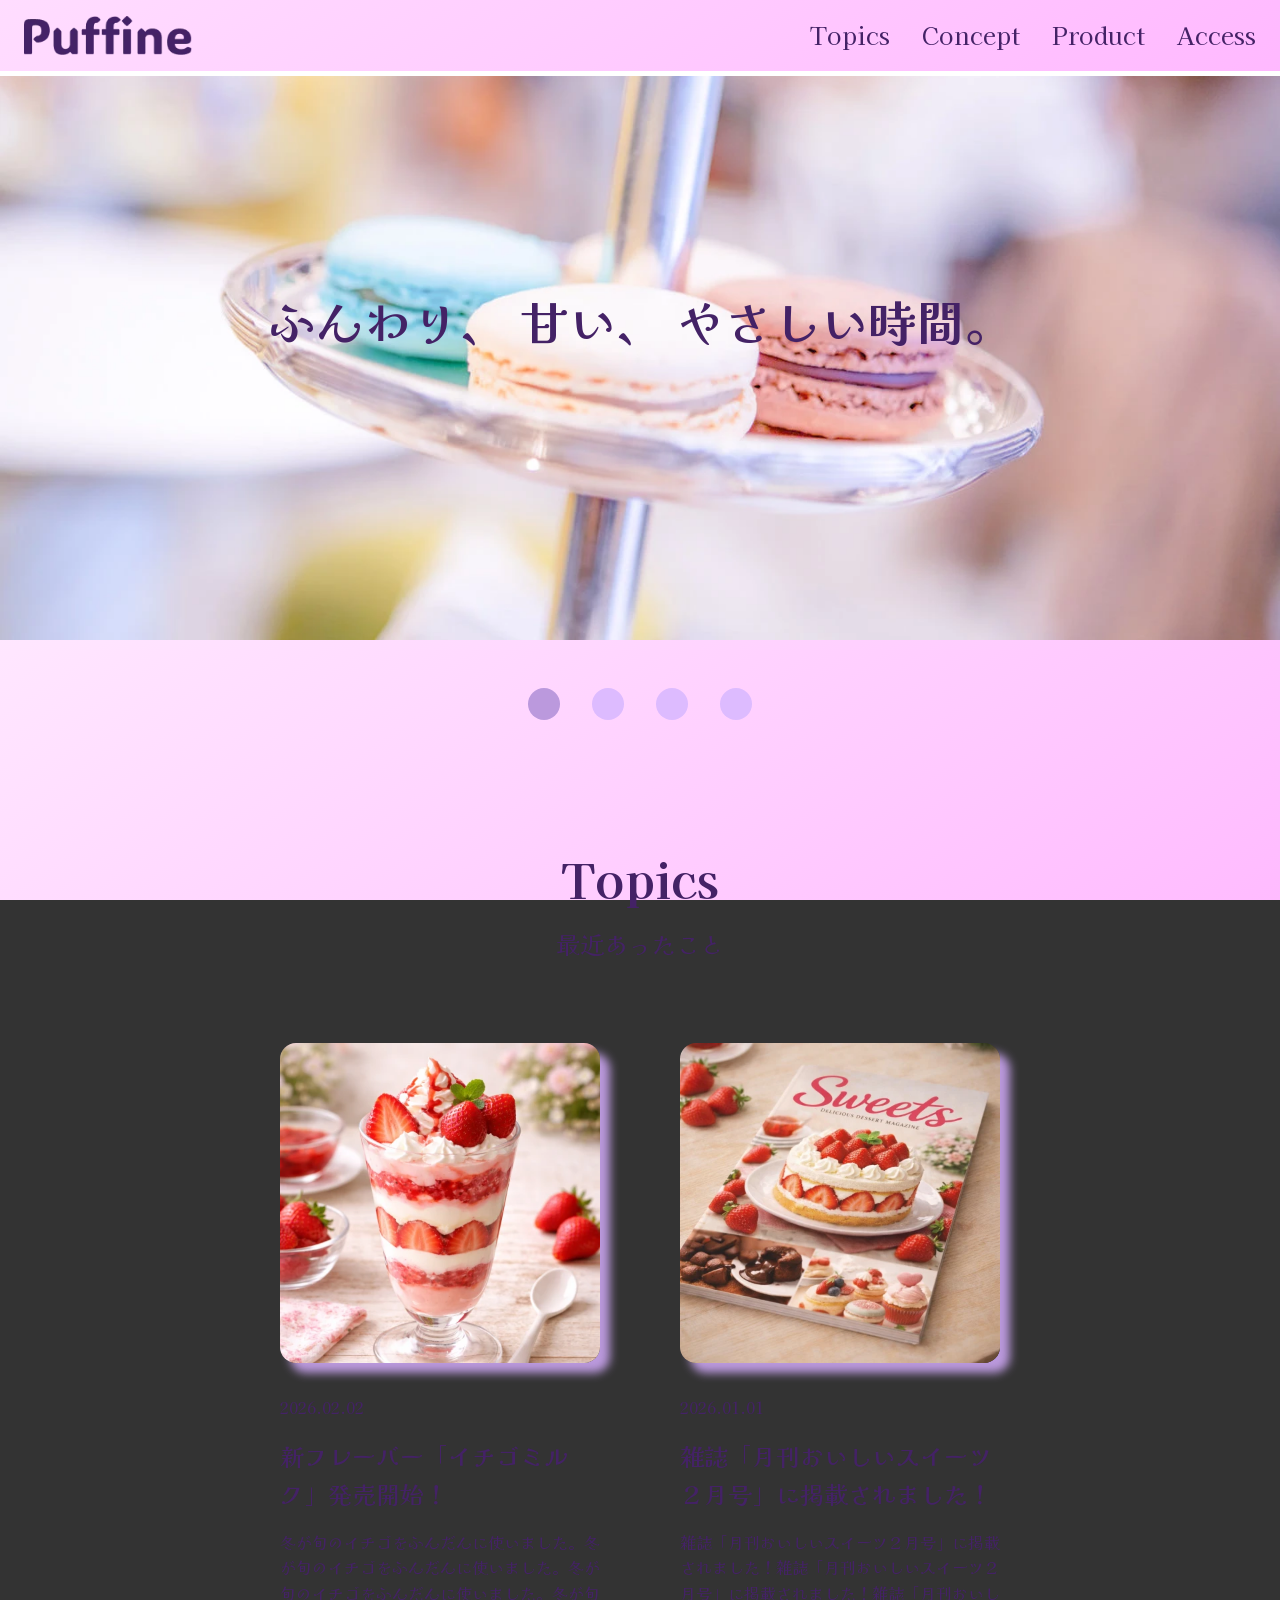
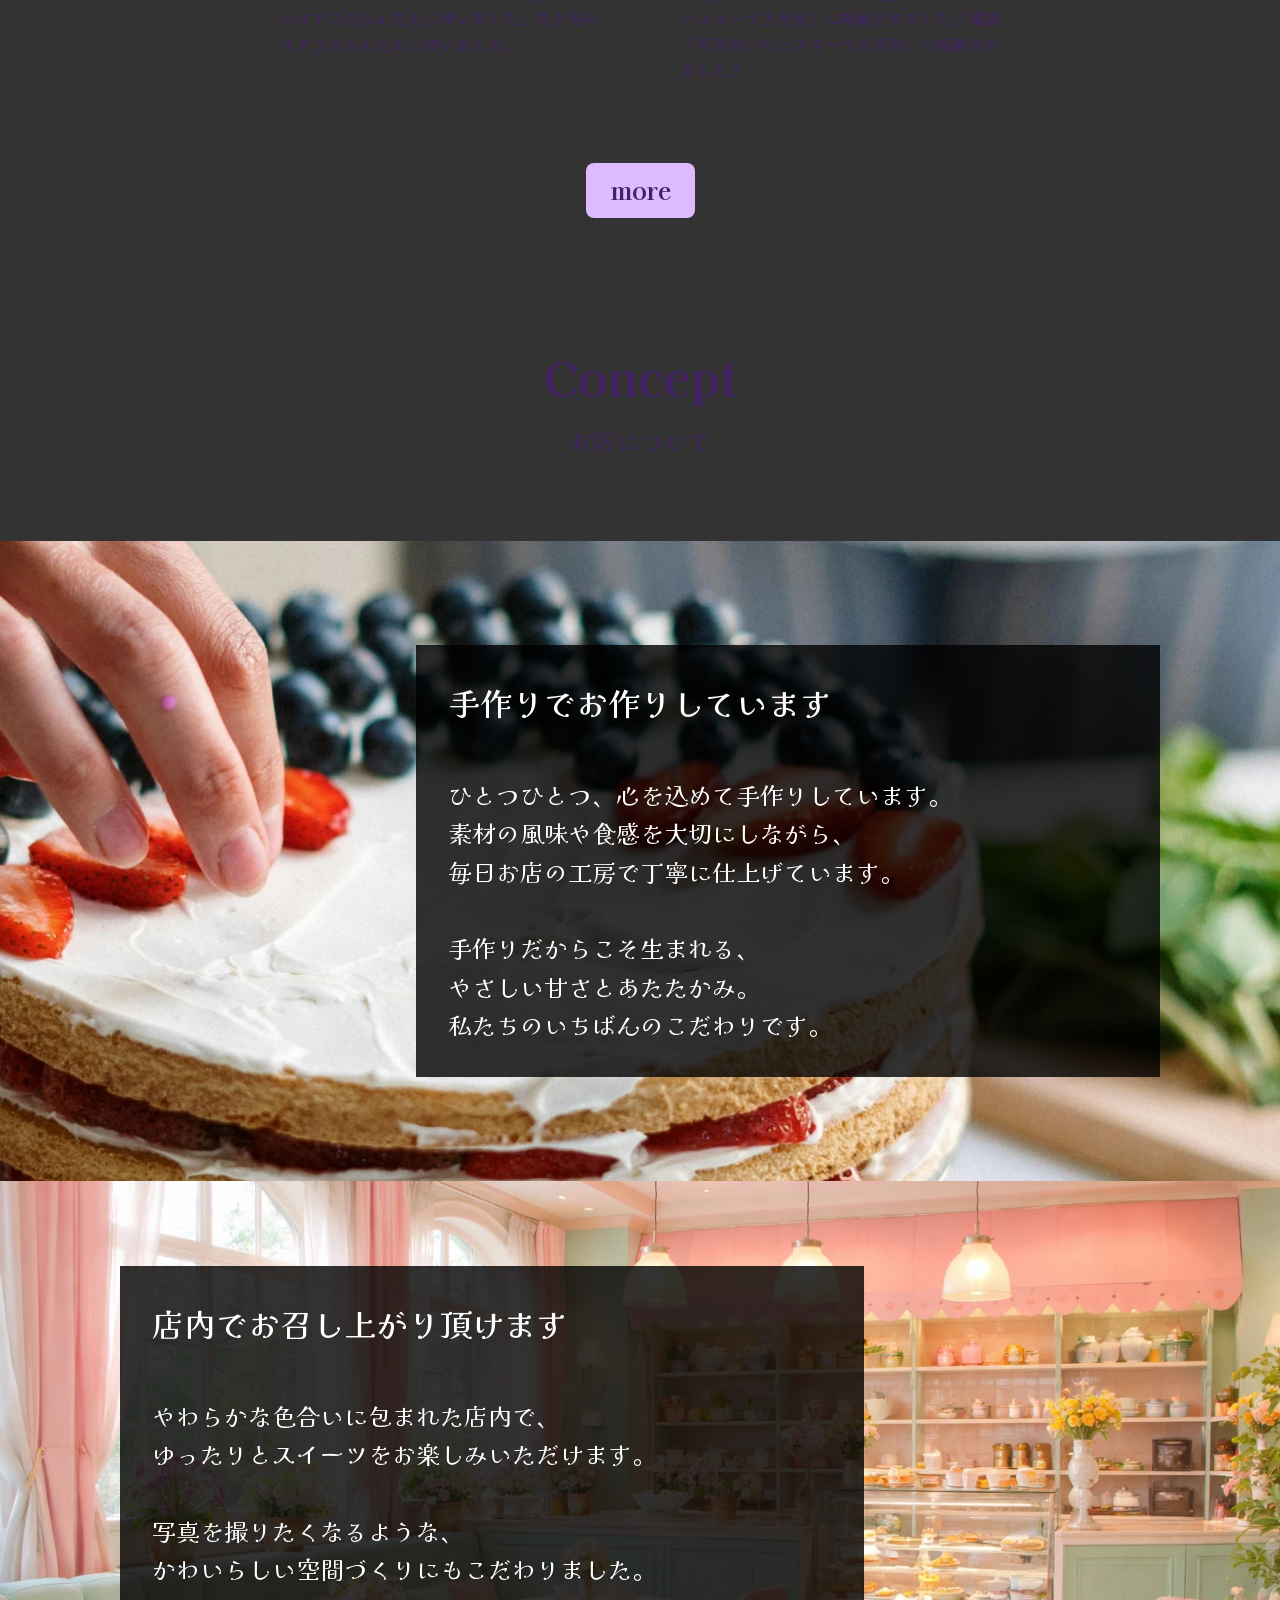
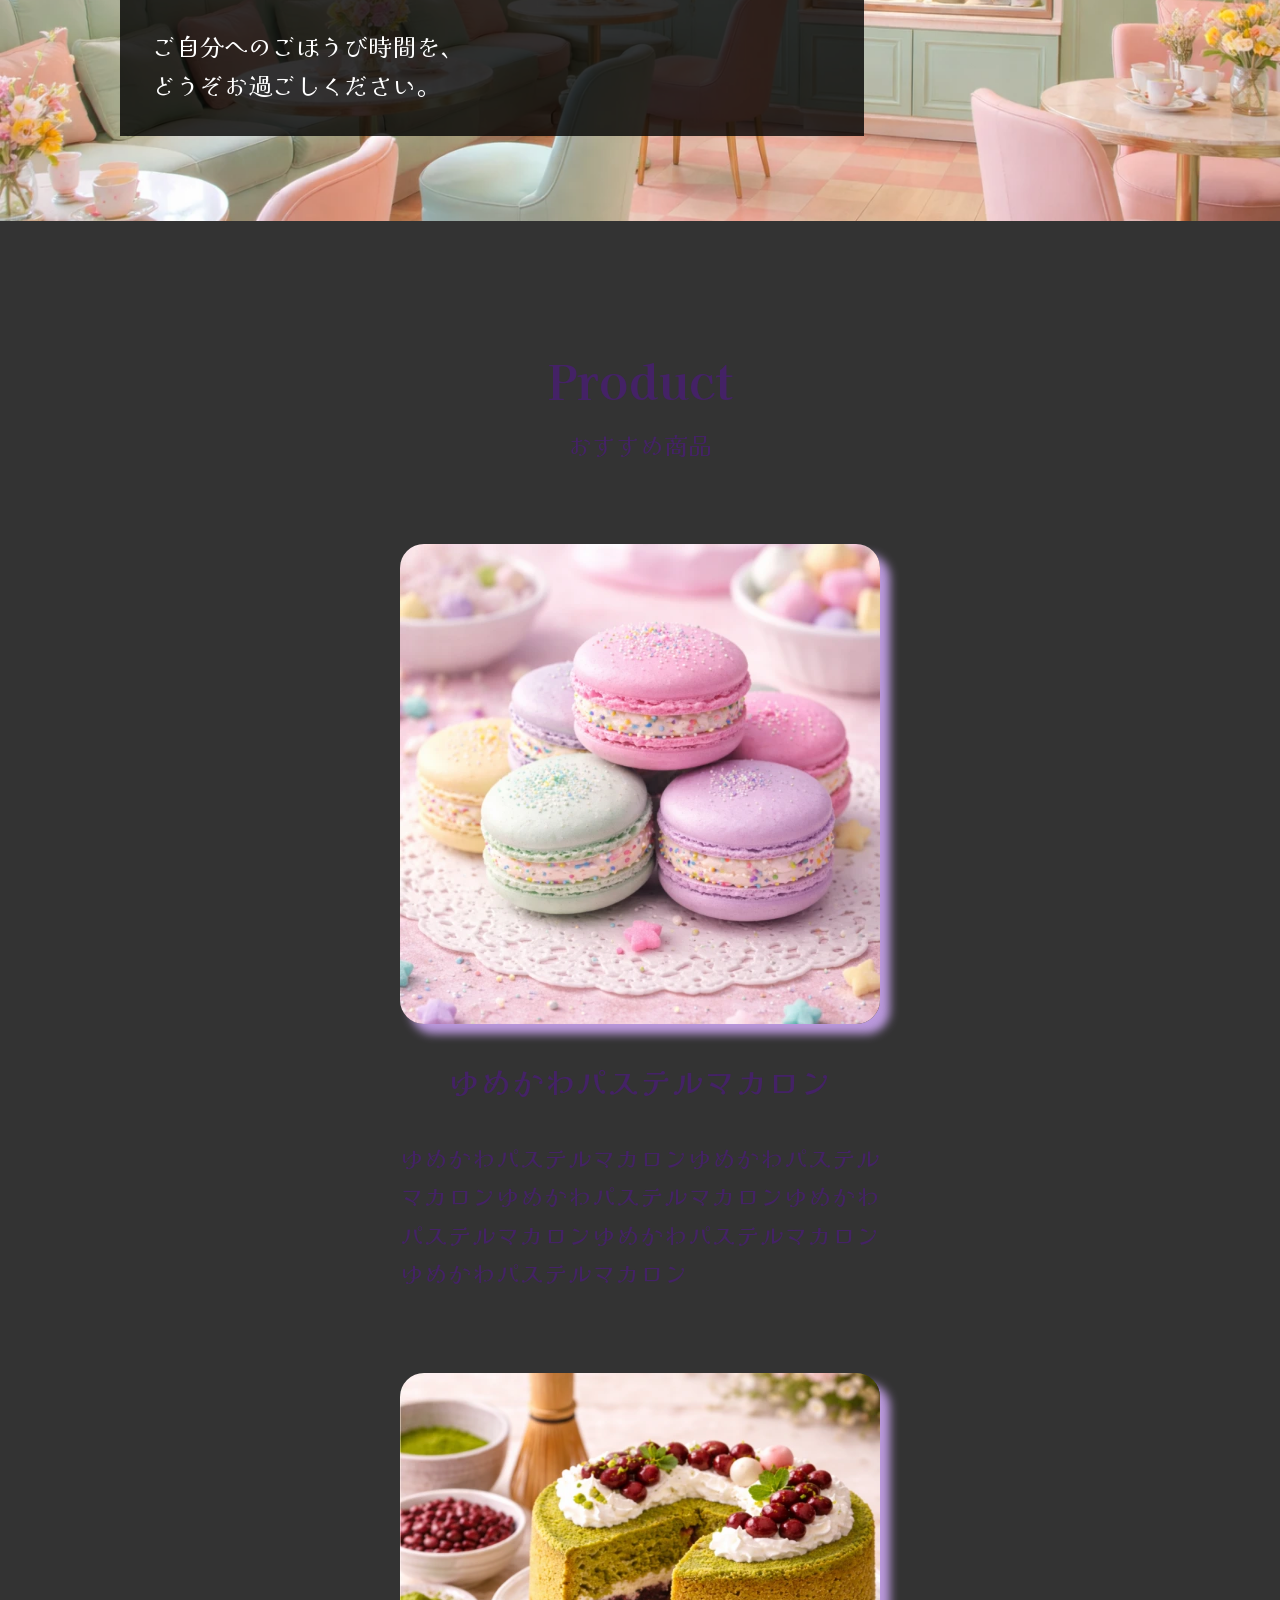
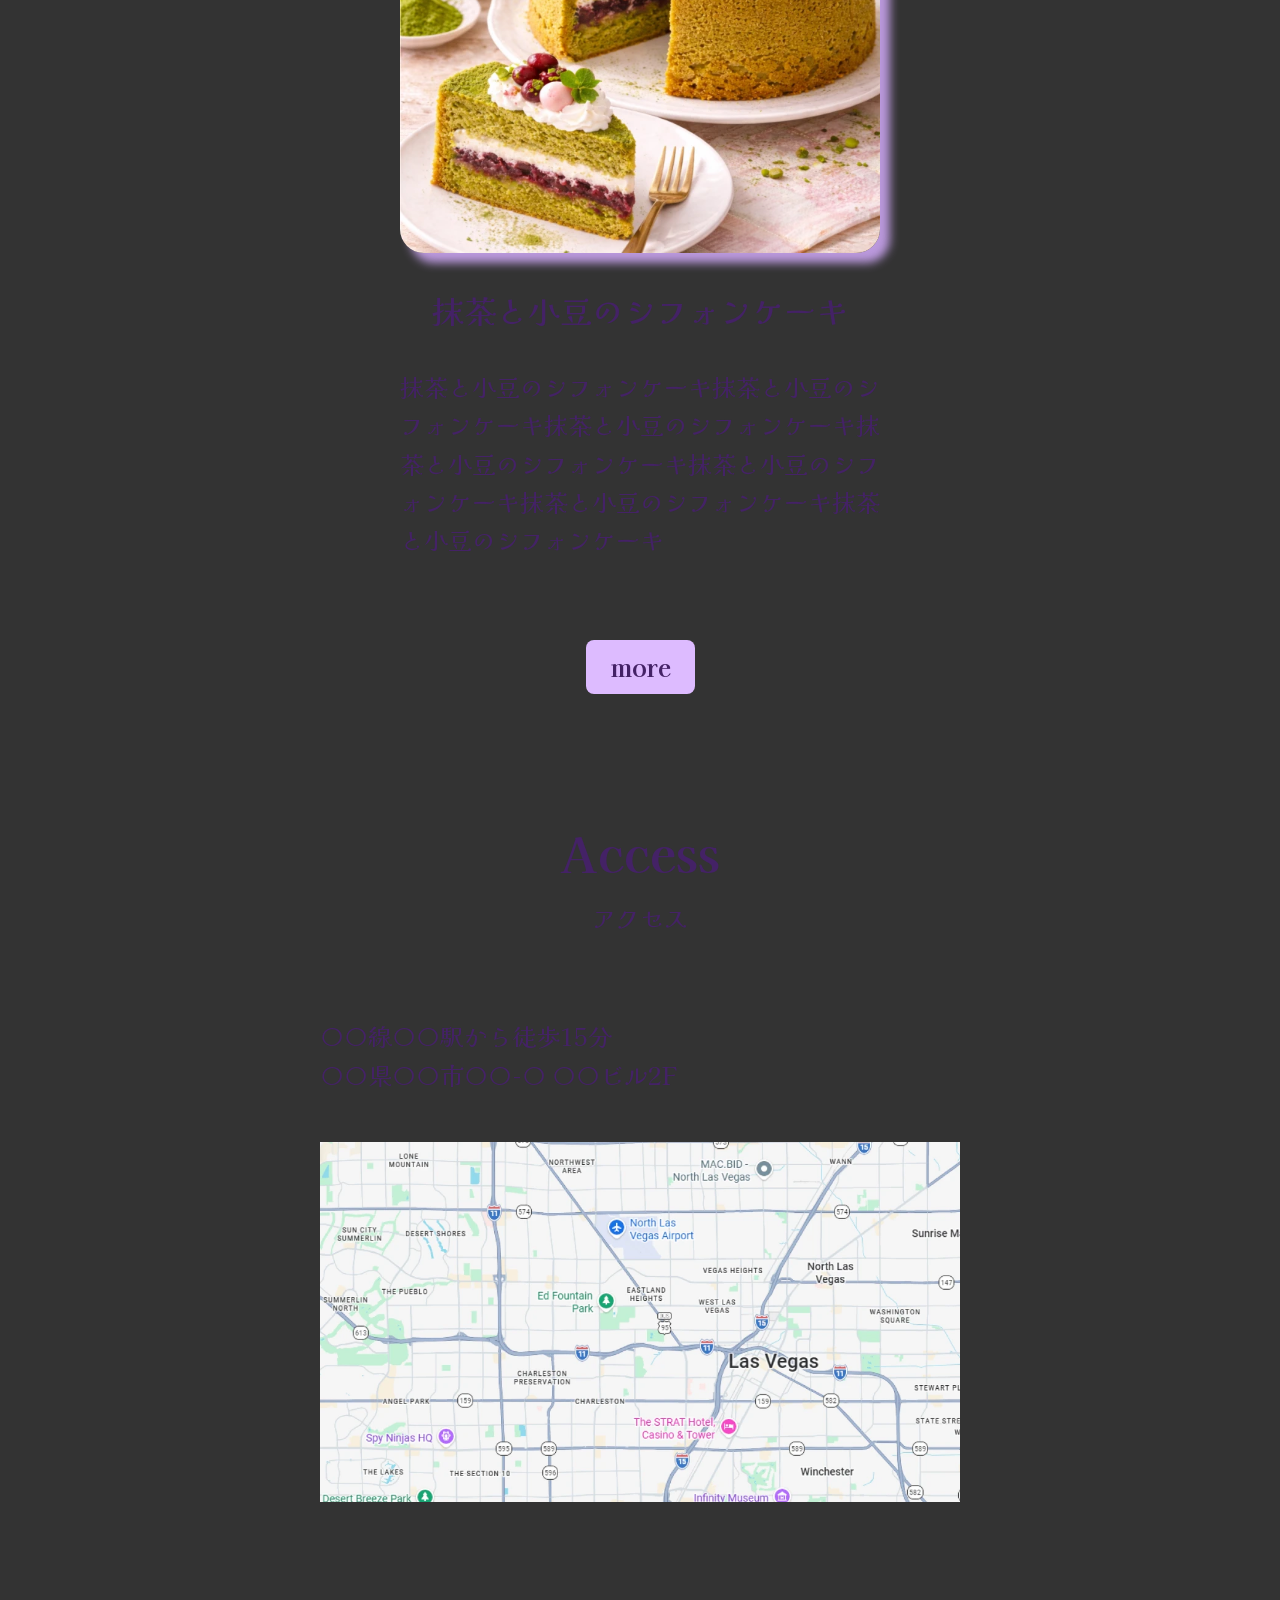
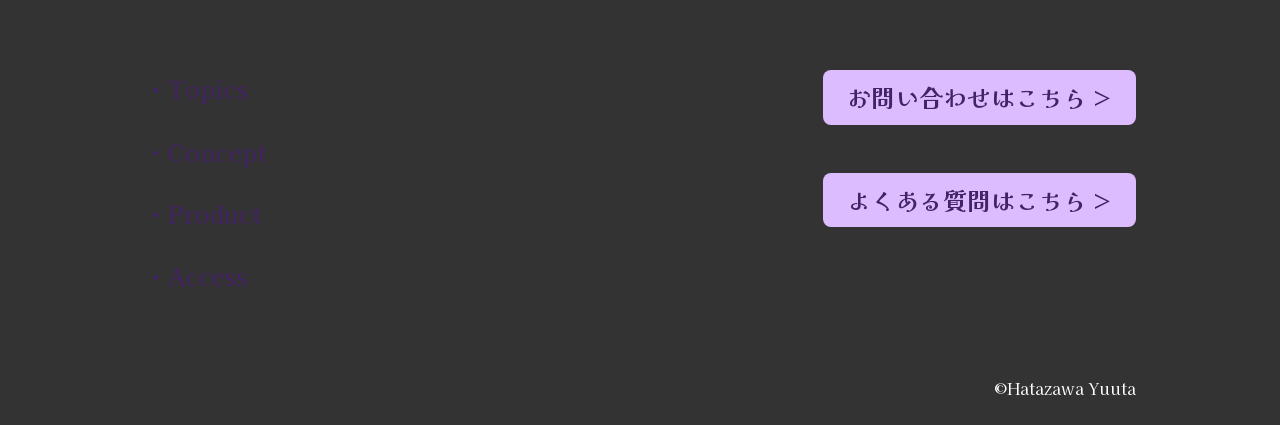
==== puffine/index.html @ 33428ae4 "Add files via upload" ====
<!doctype html>
<html lang="jp">
  <head>
    <meta charset="UTF-8" />
    <meta name="viewport" content="width=device-width, initial-scale=1.0" />
    <title>Puffine</title>
    <link rel="stylesheet" href="css/destyle.css" />
    <link rel="stylesheet" href="css/style.css" />
    <link rel="stylesheet" href="css/aos.css" />
    <link rel="preconnect" href="https://fonts.googleapis.com" />
    <link rel="preconnect" href="https://fonts.gstatic.com" crossorigin />
    <link rel="preconnect" href="https://fonts.googleapis.com" />
    <link rel="preconnect" href="https://fonts.gstatic.com" crossorigin />
    <link
      href="https://fonts.googleapis.com/css2?family=Kaisei+Decol:wght@400;500;700&family=Noto+Serif:ital,wght@0,100..900;1,100..900&display=swap"
      rel="stylesheet"
    />
    <link rel="icon" href="img/favicon_puffine.ico" />
  </head>
  <body id="js-gnav">
    <header>
      <nav>
        <a href="index.html#home"> <img src="img/Puffine.webp" alt="" /></a>
        <ul>
          <a href="index.html#topics"><li>Topics</li></a>
          <a href="index.html#concept"><li>Concept</li></a>
          <a href="index.html#product"><li>Product</li></a>
          <a href="index.html#access"><li>Access</li></a>
        </ul>
        <div class="humwrap" id="js-gnav-button">
          <span class="humbutton">
            <span class="hum02"></span>
            <span class="hum03"></span><span class="hum01"></span>
          </span>
        </div>
      </nav>
    </header>

    <section class="spmenu" id="js-gnav-list">
      <div class="spmenu_outer">
        <ul>
          <li><a href="index.html#topics">Topics</a></li>
          <li><a href="index.html#concept">Concept</a></li>
          <li><a href="index.html#product">Product</a></li>
          <li><a href="index.html#access">Access</a></li>
        </ul>
      </div>
    </section>

    <div class="width01">
      <div class="bggrad">
        <section class="fv" id="home">
          <div class="fv_img">
            <h1>
              ふんわり、
              <div class="spbr_01"><br /></div>
              甘い、
              <div class="spbr_01"><br /></div>
              やさしい時間。
            </h1>
          </div>
        </section>

        <div class="dots_outer">
          <ul class="dots">
            <li></li>
            <li></li>
            <li></li>
            <li></li>
          </ul>
        </div>
        <section class="topics" id="topics">
          <h2>Topics</h2>
          <p class="h2_sub">最近あったこと</p>
          <div class="topics_inner">
            <section class="topics_01">
              <img
                src="img/topics01.webp"
                alt=""
                data-aos="fade-up"
                data-aos-delay="0"
              />
              <p class="topics_date">2026.02.02</p>
              <p class="topics_title">新フレーバー「イチゴミルク」発売開始！</p>
              <p class="topics_txt">
                冬が旬のイチゴをふんだんに使いました。冬が旬のイチゴをふんだんに使いました。冬が旬のイチゴをふんだんに使いました。冬が旬のイチゴをふんだんに使いました。冬が旬のイチゴをふんだんに使いました。
              </p>
            </section>
            <section class="topics_01">
              <img
                class="nodelay"
                src="img/topics02.webp"
                alt=""
                data-aos="fade-up"
              />
              <img
                class="delay"
                src="img/topics02.webp"
                alt=""
                data-aos="fade-up"
                data-aos-delay="300"
              />
              <p class="topics_date">2026.01.01</p>
              <p class="topics_title">
                雑誌「月刊おいしいスイーツ２月号」に掲載されました！
              </p>
              <p class="topics_txt">
                雑誌「月刊おいしいスイーツ２月号」に掲載されました！雑誌「月刊おいしいスイーツ２月号」に掲載されました！雑誌「月刊おいしいスイーツ２月号」に掲載されました！雑誌「月刊おいしいスイーツ２月号」に掲載されました！
              </p>
            </section>
          </div>
          <div class="button_outer"><span class="button_01">more</span></div>
        </section>
        <section class="concept" id="concept">
          <h2>Concept</h2>
          <p class="h2_sub">お店について</p>
          <section class="concept_img_01">
            <div class="concept_outer01">
              <section class="concept_inner_01">
                <p class="concept_title">手作りでお作りしています</p>
                <p class="concept_txt">
                  ひとつひとつ、心を込めて手作りしています。<br />素材の風味や食感を大切にしながら、<br />毎日お店の工房で丁寧に仕上げています。<br /><br />
                  手作りだからこそ生まれる、
                  <br />やさしい甘さとあたたかみ。<br />
                  私たちのいちばんのこだわりです。
                </p>
              </section>
            </div>
          </section>
          <section class="concept_img_02">
            <div class="concept_outer02">
              <section class="concept_inner_01">
                <p class="concept_title">店内でお召し上がり頂けます</p>
                <p class="concept_txt">
                  やわらかな色合いに包まれた店内で、<br />
                  ゆったりとスイーツをお楽しみいただけます。<br /><br />
                  写真を撮りたくなるような、<br />
                  かわいらしい空間づくりにもこだわりました。<br /><br />
                  ご自分へのごほうび時間を、 <br />どうぞお過ごしください。
                </p>
              </section>
            </div>
          </section>
        </section>
        <section class="product" id="product">
          <h2>Product</h2>
          <p class="h2_sub">おすすめ商品</p>
          <section class="product_inner">
            <img src="img/product01.webp" alt="" data-aos="fade-up" />
            <p class="product_title">ゆめかわパステルマカロン</p>
            <p class="product_txt">
              ゆめかわパステルマカロンゆめかわパステルマカロンゆめかわパステルマカロンゆめかわパステルマカロンゆめかわパステルマカロンゆめかわパステルマカロン
            </p>
          </section>
          <section class="product_inner">
            <img src="img/product02.webp" alt="" data-aos="fade-up" />
            <p class="product_title">抹茶と小豆のシフォンケーキ</p>
            <p class="product_txt">
              抹茶と小豆のシフォンケーキ抹茶と小豆のシフォンケーキ抹茶と小豆のシフォンケーキ抹茶と小豆のシフォンケーキ抹茶と小豆のシフォンケーキ抹茶と小豆のシフォンケーキ抹茶と小豆のシフォンケーキ
            </p>
          </section>
          <div class="button_outer"><span class="button_01">more</span></div>
        </section>
        <section class="access" id="access">
          <h2>Access</h2>
          <p class="h2_sub">アクセス</p>
          <section class="access_01">
            <p>〇〇線〇〇駅から徒歩15分</p>
            <p>〇〇県〇〇市〇〇-〇 〇〇ビル2F</p>
            <img src="img/access01.webp" alt="" />
          </section>
        </section>
      </div>
    </div>

    <footer>
      <div class="footer_01">
        <section class="footer_inner">
          <ul>
            <div class="footer_li">
              <a href="index.html#topics"><li>・Topics</li></a>
            </div>
            <div class="footer_li">
              <a href="index.html#concept"><li>・Concept</li></a>
            </div>
            <div class="footer_li">
              <a href="index.html#product"><li>・Product</li></a>
            </div>
            <div class="footer_li">
              <a href="index.html#access"><li>・Access</li></a>
            </div>
          </ul>
          <section class="button_outer">
            <a href="#"
              ><div>
                <span class="button_01">お問い合わせはこちら ></span>
              </div></a
            >
            <div class="button_2nd">
              <span class="button_01">よくある質問はこちら ></span>
            </div>
          </section>
        </section>
        <a href="../index.html"> <p>&copy;Hatazawa Yuuta</p></a>
      </div>
    </footer>

    <script src="js/script.js"></script>
    <script src="js/aos.js"></script>
    <script>
      AOS.init();
    </script>
  </body>
</html>
---- puffine/css/destyle.css ----
/*! destyle.css v4.0.1 | MIT License | https://github.com/nicolas-cusan/destyle.css */

/* Reset box-model and set borders */
/* ============================================ */

*,
::before,
::after {
  box-sizing: border-box;
  border-style: solid;
  border-width: 0;
  min-width: 0;
}

/* Document */
/* ============================================ */

/**
 * 1. Correct the line height in all browsers.
 * 2. Prevent adjustments of font size after orientation changes in iOS.
 * 3. Remove gray overlay on links for iOS.
 */

html {
  line-height: 1.15; /* 1 */
  -webkit-text-size-adjust: 100%; /* 2 */
  -webkit-tap-highlight-color: transparent; /* 3*/
}

/* Sections */
/* ============================================ */

/**
 * Remove the margin in all browsers.
 */

body {
  margin: 0;
}

/**
 * Render the `main` element consistently in IE.
 */

main {
  display: block;
}

/* Vertical rhythm */
/* ============================================ */

p,
table,
blockquote,
address,
pre,
iframe,
form,
figure,
dl {
  margin: 0;
}

/* Headings */
/* ============================================ */

h1,
h2,
h3,
h4,
h5,
h6 {
  font-size: inherit;
  font-weight: inherit;
  margin: 0;
}

/* Lists (enumeration) */
/* ============================================ */

ul,
ol {
  margin: 0;
  padding: 0;
  list-style: none;
}

/* Lists (definition) */
/* ============================================ */

dt {
  font-weight: bold;
}

dd {
  margin-left: 0;
}

/* Grouping content */
/* ============================================ */

/**
 * 1. Add the correct box sizing in Firefox.
 * 2. Show the overflow in Edge and IE.
 */

hr {
  box-sizing: content-box; /* 1 */
  height: 0; /* 1 */
  overflow: visible; /* 2 */
  border-top-width: 1px;
  margin: 0;
  clear: both;
  color: inherit;
}

/**
 * 1. Correct the inheritance and scaling of font size in all browsers.
 * 2. Correct the odd `em` font sizing in all browsers.
 */

pre {
  font-family: monospace, monospace; /* 1 */
  font-size: inherit; /* 2 */
}

address {
  font-style: inherit;
}

/* Text-level semantics */
/* ============================================ */

/**
 * Remove the gray background on active links in IE 10.
 */

a {
  background-color: transparent;
  text-decoration: none;
  color: inherit;
}

/**
 * 1. Remove the bottom border in Chrome 57-
 * 2. Add the correct text decoration in Chrome, Edge, IE, Opera, and Safari.
 */

abbr[title] {
  text-decoration: underline dotted; /* 2 */
}

/**
 * Add the correct font weight in Chrome, Edge, and Safari.
 */

b,
strong {
  font-weight: bolder;
}

/**
 * 1. Correct the inheritance and scaling of font size in all browsers.
 * 2. Correct the odd `em` font sizing in all browsers.
 */

code,
kbd,
samp {
  font-family: monospace, monospace; /* 1 */
  font-size: inherit; /* 2 */
}

/**
 * Add the correct font size in all browsers.
 */

small {
  font-size: 80%;
}

/**
 * Prevent `sub` and `sup` elements from affecting the line height in
 * all browsers.
 */

sub,
sup {
  font-size: 75%;
  line-height: 0;
  position: relative;
  vertical-align: baseline;
}

sub {
  bottom: -0.25em;
}

sup {
  top: -0.5em;
}

/* Replaced content */
/* ============================================ */

/**
 * Prevent vertical alignment issues.
 */

svg,
img,
embed,
object,
iframe {
  vertical-align: bottom;
}

/* Forms */
/* ============================================ */

/**
 * Reset form fields to make them styleable.
 * 1. Make form elements stylable across systems iOS especially.
 * 2. Inherit text-transform from parent.
 */

button,
input,
optgroup,
select,
textarea {
  -webkit-appearance: none; /* 1 */
  appearance: none;
  vertical-align: middle;
  color: inherit;
  font: inherit;
  background: transparent;
  padding: 0;
  margin: 0;
  border-radius: 0;
  text-align: inherit;
  text-transform: inherit; /* 2 */
}

/**
 * Correct cursors for clickable elements.
 */

button,
[type='button'],
[type='reset'],
[type='submit'] {
  cursor: pointer;
}

button:disabled,
[type='button']:disabled,
[type='reset']:disabled,
[type='submit']:disabled {
  cursor: default;
}

/**
 * Improve outlines for Firefox and unify style with input elements & buttons.
 */

:-moz-focusring {
  outline: auto;
}

select:disabled {
  opacity: inherit;
}

/**
 * Remove padding
 */

option {
  padding: 0;
}

/**
 * Reset to invisible
 */

fieldset {
  margin: 0;
  padding: 0;
  min-width: 0;
}

legend {
  padding: 0;
}

/**
 * Add the correct vertical alignment in Chrome, Firefox, and Opera.
 */

progress {
  vertical-align: baseline;
}

/**
 * Remove the default vertical scrollbar in IE 10+.
 */

textarea {
  overflow: auto;
}

/**
 * Correct the cursor style of increment and decrement buttons in Chrome.
 */

[type='number']::-webkit-inner-spin-button,
[type='number']::-webkit-outer-spin-button {
  height: auto;
}

/**
 * Correct the outline style in Safari.
 */

[type='search'] {
  outline-offset: -2px; /* 1 */
}

/**
 * Remove the inner padding in Chrome and Safari on macOS.
 */

[type='search']::-webkit-search-decoration {
  -webkit-appearance: none;
}

/**
 * 1. Correct the inability to style clickable types in iOS and Safari.
 * 2. Fix font inheritance.
 */

::-webkit-file-upload-button {
  -webkit-appearance: button; /* 1 */
  font: inherit; /* 2 */
}

/**
 * Fix appearance for Firefox
 */
[type='number'] {
  -moz-appearance: textfield;
}

/**
 * Clickable labels
 */

label[for] {
  cursor: pointer;
}

/* Interactive */
/* ============================================ */

/*
 * Add the correct display in Edge, IE 10+, and Firefox.
 */

details {
  display: block;
}

/*
 * Add the correct display in all browsers.
 */

summary {
  display: list-item;
}

/*
 * Remove outline for editable content.
 */

[contenteditable]:focus {
  outline: auto;
}

/* Tables */
/* ============================================ */

/**
1. Correct table border color inheritance in all Chrome and Safari.
*/

table {
  border-color: inherit; /* 1 */
  border-collapse: collapse;
}

caption {
  text-align: left;
}

td,
th {
  vertical-align: top;
  padding: 0;
}

th {
  text-align: left;
  font-weight: bold;
}
---- puffine/css/style.css ----
@charset "UTF-8";
* {
  box-sizing: border-box;
  margin: 0;
  padding: 0;
}
html {
  font-size: 62.5%;
  scroll-behavior: smooth;
}
body {
  font-family: 'Kaisei Decol', 'Noto+Serif', serif;
  font-optical-sizing: auto;

  background: #333;
  color: #426;
  line-height: 1.6;
  min-width: 1040px;
}

@media (width<=768px) {
  body {
    min-width: auto;
  }
}

/* 汎用 */

h1 {
  font-size: 4.8rem;
  font-weight: 700;
  white-space: nowrap;
}

h2 {
  font-size: 4.8rem;
  font-weight: 700;
  text-align: center;
}

.h2_sub {
  font-size: 2.4rem;
  margin-top: 8px;
  text-align: center;
}

/* .width01 { */
/* width: 1440px; */
/* margin: 0 auto; */
/* background-image: linear-gradient(145deg, #fdf, #dbf); */
/* } */

.bggrad {
  background-image: linear-gradient(145deg, #fff, #fbf);
  background-attachment: fixed;
  background-size: cover;
}

.button_01 {
  margin: 0 auto;
  font-weight: 700;
  font-size: 2.4rem;
  padding: 8px 24px;
  background: #dbf;
  border-radius: 8px;
  display: inline-block;
}

.button_outer {
  display: flex;
}

.spbr_01 {
  display: none;
}

.nodelay {
  display: none;
}

/* 汎用sp */

@media (width<=768px) {
  .bggrad {
    width: 100%;
  }
  .width01 {
    width: 100%;
  }
  h1 {
    font-size: 3.2rem;
    text-align: center;
  }
  .spbr_01 {
    display: initial;
  }
  h2 {
    font-size: 2.4rem;
  }

  .h2_sub {
    font-size: 1.6rem;
  }
  .button_01 {
    font-size: 1.6rem;
    padding: 8px 24px;
  }

  .nodelay {
    display: inline;
  }
  .delay {
    display: none;
  }
}

/* ヘッダー */
header {
  /* background: #fdf; */
  background-image: linear-gradient(145deg, #fdf, #f9f);
  background-attachment: fixed;
  background-size: cover;
  position: fixed;
  width: 100%;
  border-bottom: #fff solid 5px;
  z-index: 1;
  /* border-radius: 0 0 5px 5px; */
}
header nav ul li {
  font-size: 2.4rem;
  margin-left: 32px;
  /* margin: auto 0 100px 32px; */
  /* padding: auto 0; */
}

header nav ul {
  display: flex;
}

header nav {
  padding: 16px 24px;
  display: flex;
  justify-content: space-between;
  max-width: 1440px;
  min-width: 1040px;
  margin: auto;
}

header img {
  width: 168px;
}

/* ヘッダーsp */
@media (width<=768px) {
  header nav ul {
    display: none;
  }
  header nav {
    padding: 16px 16px;
    max-width: none;
    min-width: auto;
    width: 100%;
    /* justify-content: normal; */
  }
  header img {
    width: 136px;
  }
}

/* fv */

.fv_img {
  background: url('../img/fv.webp') no-repeat;
  background-size: cover;
  background-position: center;
  /* width: 1440px; */
  height: 640px;
  display: grid;
  place-items: center;
  max-width: 1440px;
  margin: 0 auto;
}

.dots_outer {
  padding-top: 48px;
  display: flex;
}
.dots {
  padding: 0;
  margin: 0 auto;
  display: flex; /* 横並び */
  gap: 32px; /* 丸の間隔 */
}

.dots li {
  width: 32px;
  height: 32px;
  border-radius: 50%; /* 円にする */
}

/* 1個ずつ色を変える */
.dots li:nth-child(1) {
  background: #b9d;
}
.dots li:nth-child(2) {
  background: #dbf;
}
.dots li:nth-child(3) {
  background: #dbf;
}
.dots li:nth-child(4) {
  background: #dbf;
}

/* sp */
@media (width<=768px) {
  .fv {
    width: 100%;
    height: auto;
    padding-top: 64px;
  }
  .fv_img {
    max-width: none;
    width: 100%;
    height: 320px;
  }
  .dots_outer {
    padding-top: 24px;
  }
  .dots {
    gap: 24px; /* 丸の間隔 */
  }

  .dots li {
    width: 16px;
    height: 16px;
    border-radius: 50%; /* 円にする */
  }
}

/* topics */
.topics {
  padding-top: 120px;
  width: 720px;
  margin: 0 auto;
}

.topics_inner {
  margin: 80px 0;
  display: flex;
  justify-content: space-between;
}

.topics_01 {
  width: 320px;
}

.topics_date {
  font-size: 1.6rem;
  margin-top: 32px;
}

.topics_title {
  font-size: 2.4rem;
  margin-top: 16px;
  font-weight: 500;
}
.topics_txt {
  font-size: 1.6rem;
  margin-top: 16px;
}

.topics img {
  width: 320px;
  box-shadow: 10px 10px 10px #b9d;
  border-radius: 5%;
}
/* sp */
@media (width<=768px) {
  .topics {
    padding-top: 72px;
    width: 100%;
  }

  .topics_inner {
    margin: 24px 0;
    display: initial;
  }

  .topics_01 {
    width: 80%;
    margin: 0 auto;
    margin-top: 48px;
    margin-bottom: 48px;
    max-width: 320px;
  }

  .topics_date {
    font-size: 1.4rem;
    margin-top: 32px;
  }

  .topics_title {
    font-size: 1.6rem;
    margin-top: 16px;
    font-weight: 500;
  }
  .topics_txt {
    font-size: 1.4rem;
    margin-top: 16px;
  }

  .topics img {
    box-shadow: 5px 5px 5px #b9d;
    width: 100%;
  }
}
/* コンセプト */

.concept {
  padding-top: 120px;
}

.concept_img_01 {
  background: url('../img/concept01.webp') no-repeat;
  background-size: cover;
  /* width: 1440px; */
  height: 640px;
  /* padding-top: 120px; */
  /* padding-left: 496px; */
  margin-top: 80px;
  margin: 80px auto 0;
  max-width: 1440px;
  display: flex;
}

.concept_outer01 {
  width: 1040px;
  margin: 0 auto;
  padding-top: 104px;
  /* padding-left: 496px; */
  /* justify-content: right; */
}
.concept_outer02 {
  width: 1040px;
  margin: 0 auto;
  padding-top: 85px;
  /* padding-left: 496px; */
  /* justify-content: right; */
}

.concept_inner_01 {
  background: #000c;
  width: 744px;
  padding: 32px 0;
  margin: 0 0 0 auto;
}

.concept_outer02 .concept_inner_01 {
  margin: 0 auto 0 0;
}

.concept_title {
  color: #fff;
  font-size: 3.2rem;
  width: 680px;
  margin: 0 auto;
  font-weight: 500;
}

.concept_txt {
  color: #fff;
  font-size: 2.4rem;
  width: 680px;
  margin: 48px auto 0;
}

.concept_img_02 {
  background: url('../img/concept02.webp') no-repeat;
  background-size: cover;
  /* max-width: 1440px; */
  height: 640px;
  /* padding-top: 90px; */
  /* padding-left: 200px; */
  margin: 0 auto;
  max-width: 1440px;
  display: flex;
}
/* sp */
@media (width<=768px) {
  .concept {
    padding-top: 72px;
  }

  .concept_img_01 {
    height: auto;
    margin: 48px auto 0;
    max-width: auto;
    width: 100%;
    height: auto;
  }

  .concept_outer01 {
    width: auto;
    padding: 24px 16px;
  }
  .concept_outer02 {
    width: auto;
    padding: 24px 16px;
  }

  .concept_inner_01 {
    width: 100%;
    padding: 16px;
  }

  .concept_title {
    font-size: 2.4rem;
    width: 100%;
  }

  .concept_txt {
    font-size: 1.6rem;
    width: 100%;
    margin: 24px auto 0;
  }

  .concept_img_02 {
    height: auto;
    max-width: auto;
    width: 100%;
    height: auto;
  }
}
/* プロダクト */

.product {
  padding-top: 120px;
  width: 100%;
}
.product_inner {
  width: 480px;
  margin: 80px auto;
}
.product_title {
  font-size: 3.2rem;
  margin-top: 32px;
  text-align: center;
  font-weight: 500;
}

.product_txt {
  font-size: 2.4rem;
  margin-top: 32px;
}

.product img {
  box-shadow: 10px 10px 10px #b9d;
  border-radius: 5%;
  width: 480px;
}
/* sp */
@media (width<=768px) {
  .product {
    padding-top: 72px;
  }
  .product_inner {
    width: 80%;
    margin: 48px auto;
    max-width: 320px;
  }
  .product_title {
    font-size: 1.6rem;
    margin-top: 40px;
  }

  .product_txt {
    font-size: 1.4rem;
    margin-top: 16px;
  }

  .product img {
    box-shadow: 5px 5px 5px #b9d;
    width: 100%;
  }
}
/* アクセス */
.access {
  width: 100%;
  padding-top: 120px;
  padding-bottom: 120px;
}
.access_01 {
  margin: 80px auto 0;
  width: 640px;
}

.access_01 p {
  font-size: 2.4rem;
}

.access img {
  margin-top: 48px;
  width: 640px;
}
/* sp */
@media (width<=768px) {
  .access {
    padding-top: 72px;
    padding-bottom: 72px;
  }
  .access_01 {
    margin: 48px auto 0;
    width: 80%;
  }

  .access_01 p {
    font-size: 1.6rem;
  }

  .access img {
    margin-top: 24px;
    width: 100%;
  }
}
/* フッター */

footer {
  width: 100%;
  /* background: #b9d; */
  background-image: linear-gradient(145deg, #dbf, #b9d);
  background-attachment: fixed;
  background-size: cover;
  /* display: flex; */
}

.footer_01 {
  /* max-width: 1440px; */
  width: 1040px;
  margin: 0 auto;
  padding: 48px 24px 24px;
}

.footer_li {
  font-size: 2.4rem;
  margin-top: 24px;
}

.footer_li:first-child {
  margin-top: 0;
}

.footer_inner {
  display: flex;
  justify-content: space-between;
  margin-bottom: 80px;
}

footer .button_outer {
  display: block;
  /* margin-left: 480px; */
}
footer p {
  color: #fff;
  font-size: 1.6rem;
  text-align: right;
}
.button_2nd {
  margin-top: 48px;
}
/* sp */
@media (width<=768px) {
  footer {
    width: 100%;
    /* background: #b9d; */
    background-image: linear-gradient(145deg, #dbf, #b9d);
    background-attachment: fixed;
    background-size: cover;
    /* display: flex; */
  }

  .footer_01 {
    width: 100%;
    padding: 32px 16px 16px;
  }

  .footer_li {
    display: none;
  }

  .footer_inner {
    margin-bottom: 32px;
  }

  footer .button_outer {
    margin: 0 auto;
  }
  footer p {
    color: #fff;
    font-size: 1.4rem;
    text-align: right;
  }
  .button_2nd {
    margin-top: 24px;
  }
}

/* ハンバーガーメニュー */
.humwrap {
  position: relative;
  display: block;
  /* margin-right: -45vw; */
  width: 38px;
  height: 30px;
  cursor: pointer;
  display: none;
}

@media (width<=768px) {
  .humwrap {
    display: block;
  }
}
.hum01 {
  width: 38px;
  height: 4px;
  position: absolute;
  transition: all 0.5s;
  background: #426;
  border: #426 2px solid;
}

.hum02 {
  width: 34px;
  height: 4px;
  transition: all 0.5s;
  position: absolute;
  top: 13px;
  left: 2px;
  /* background: #57f; */
  border: #426 2px solid;
  background: #426;
}

.hum03 {
  width: 38px;
  height: 4px;
  transition: all 0.5s;
  position: absolute;
  top: 26px;
  /* background: #57f; */
  border: #426 2px solid;
  background: #426;
}
/* 各種isopenで動かす */
.is-open .hum01 {
  /* transform: rotate(45deg); */
  /* top: 7px; */
  left: 20px;
  width: 10px;
  height: 10px;
  background-color: #f33;
  border: none;
  border-radius: 5px 5px 1px 1px;
}

.is-open .hum02 {
  /* transform: rotate(45deg); */
  top: 6px;
  left: 0px;
  width: 38px;
  height: 9px;
  background-color: #ffd;
  border: none;
  border-radius: 9px 2px 0 0;
}

.is-open .hum03 {
  /* transform: rotate(45deg); */
  top: 15px;
  /* left: 30px; */
  width: 38px;
  height: 15px;
  background-color: #ff3;
  border: none;
  border-radius: 0 0 2px 2px;
}

/* spメニュー */

.spmenu {
  display: none;
  position: fixed;
  font-size: 2.4rem;
  top: 0;
  right: 0;
  bottom: 0;
  left: 0;
  justify-content: center;
  text-align: center;
  background: #fdfd;
  margin-top: 64px;
  font-weight: 700;
}

.spmenu li {
  margin-top: 24px;
}

.is-open .spmenu {
  display: flex;
}
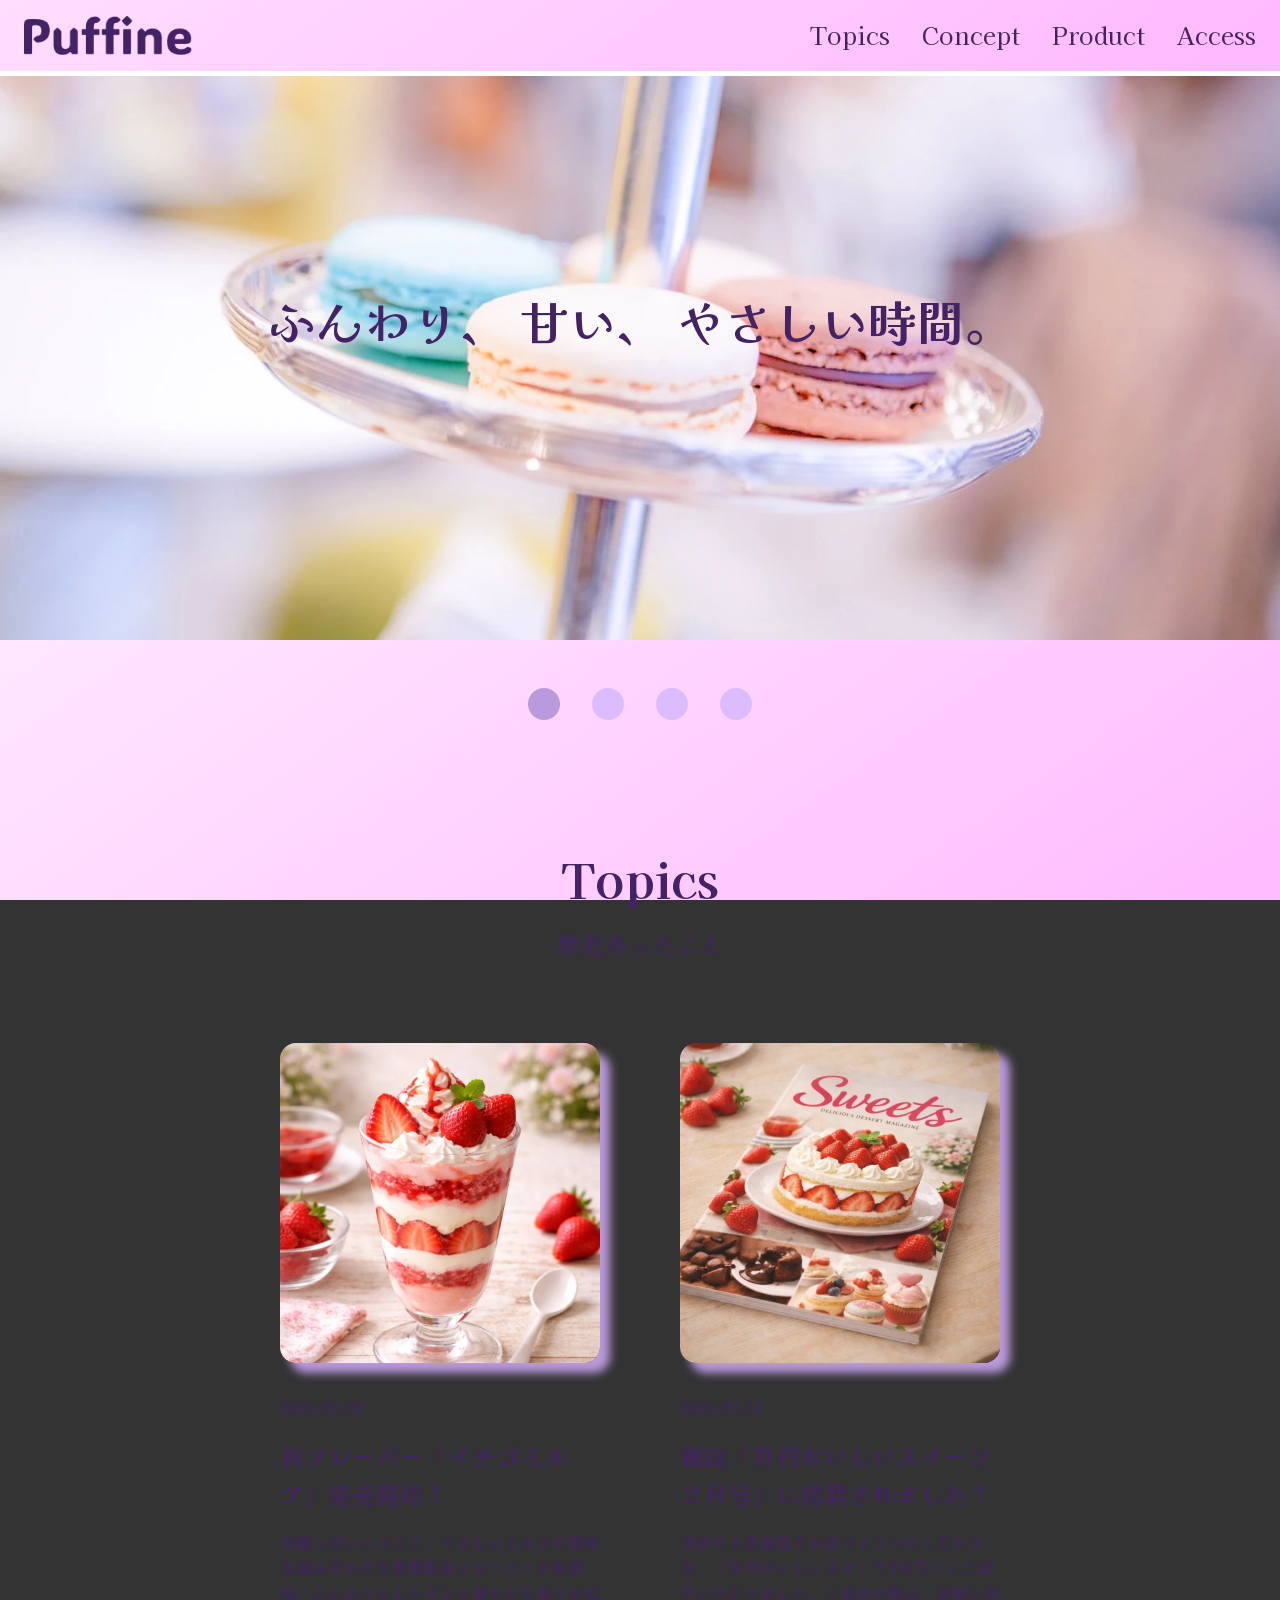
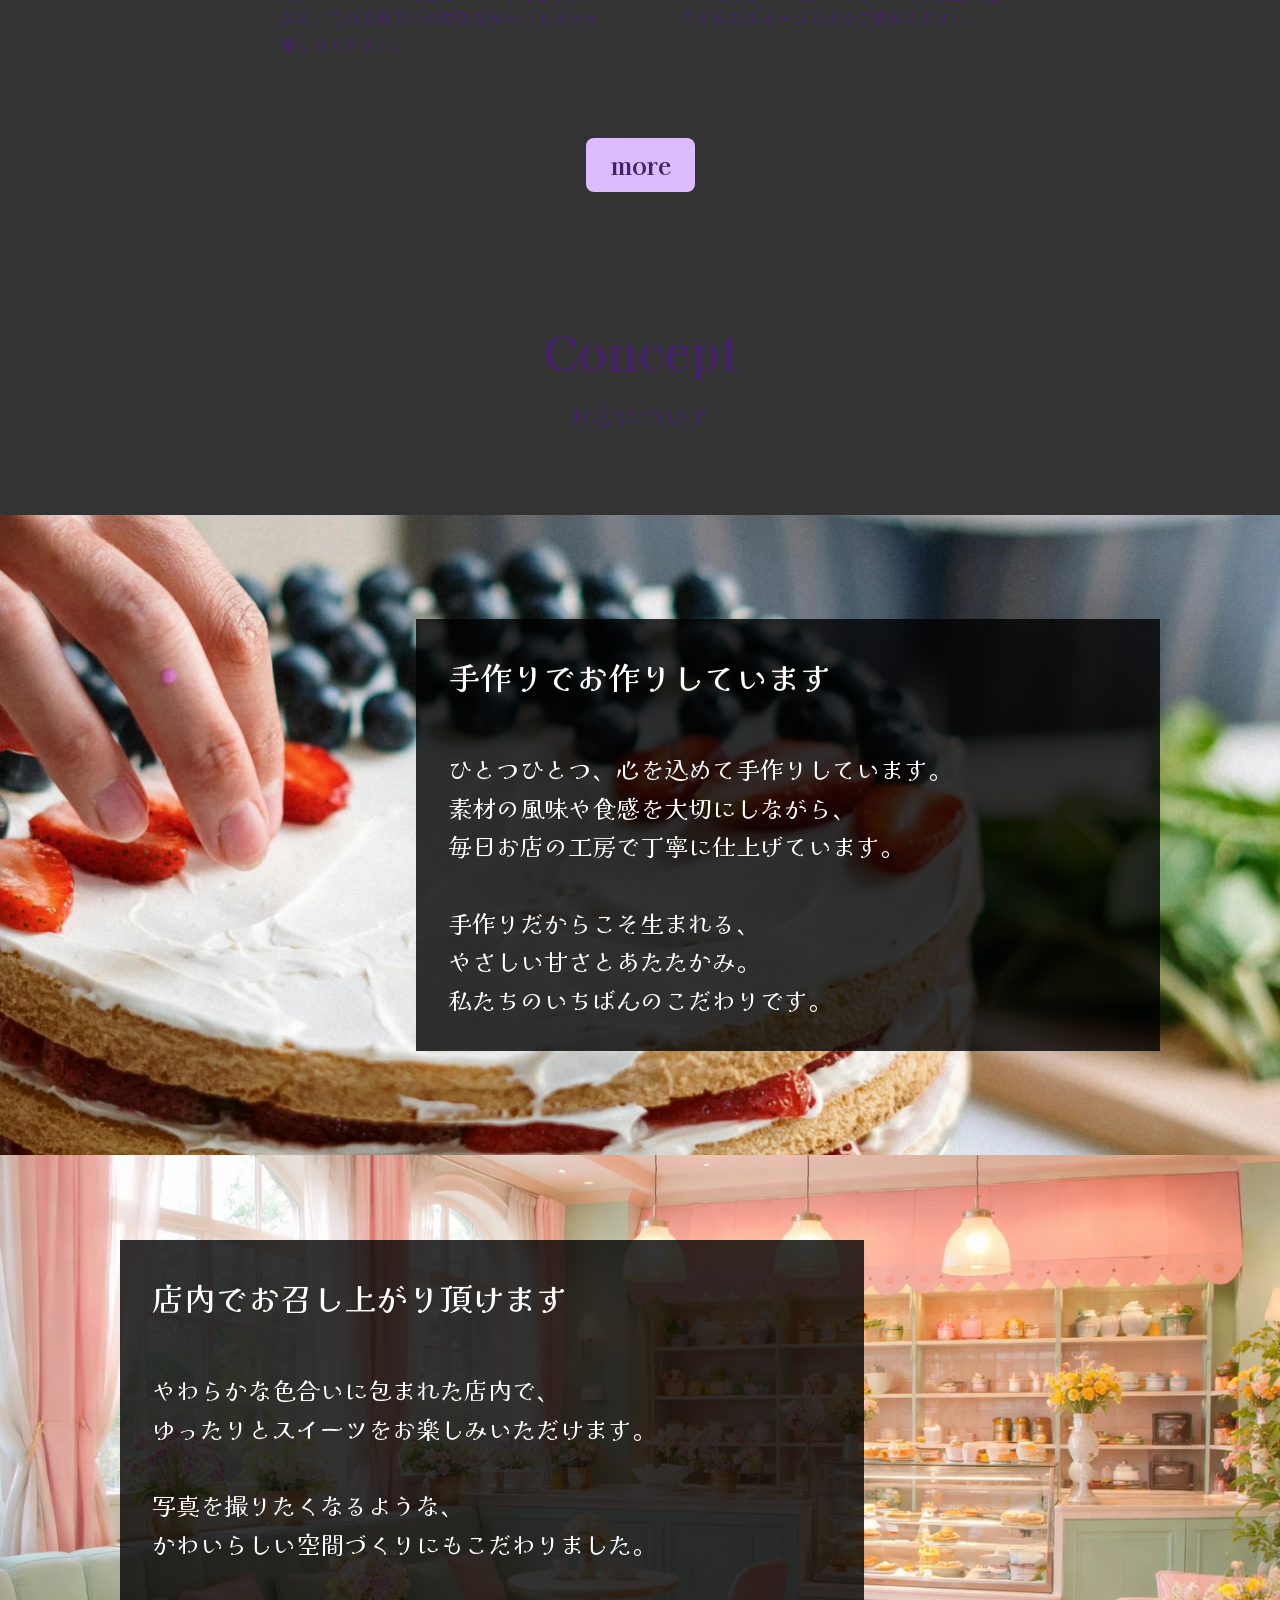
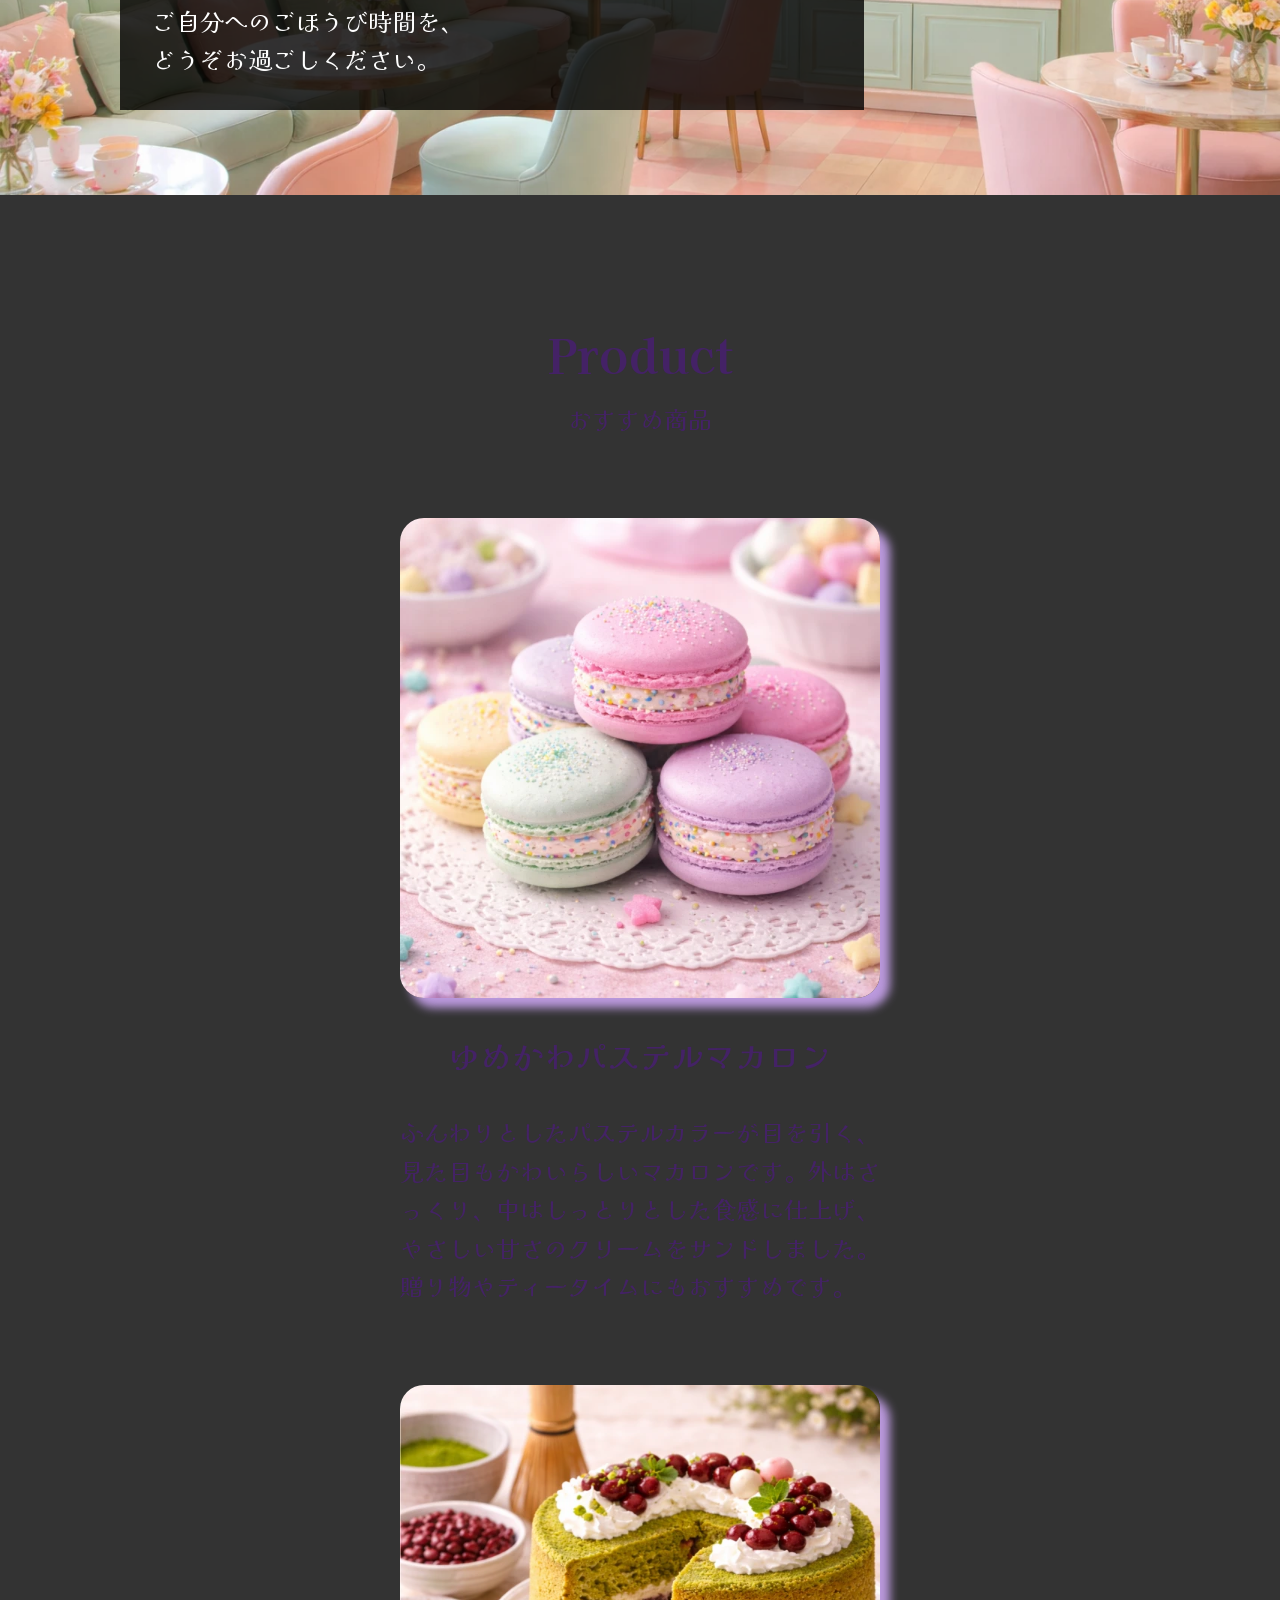
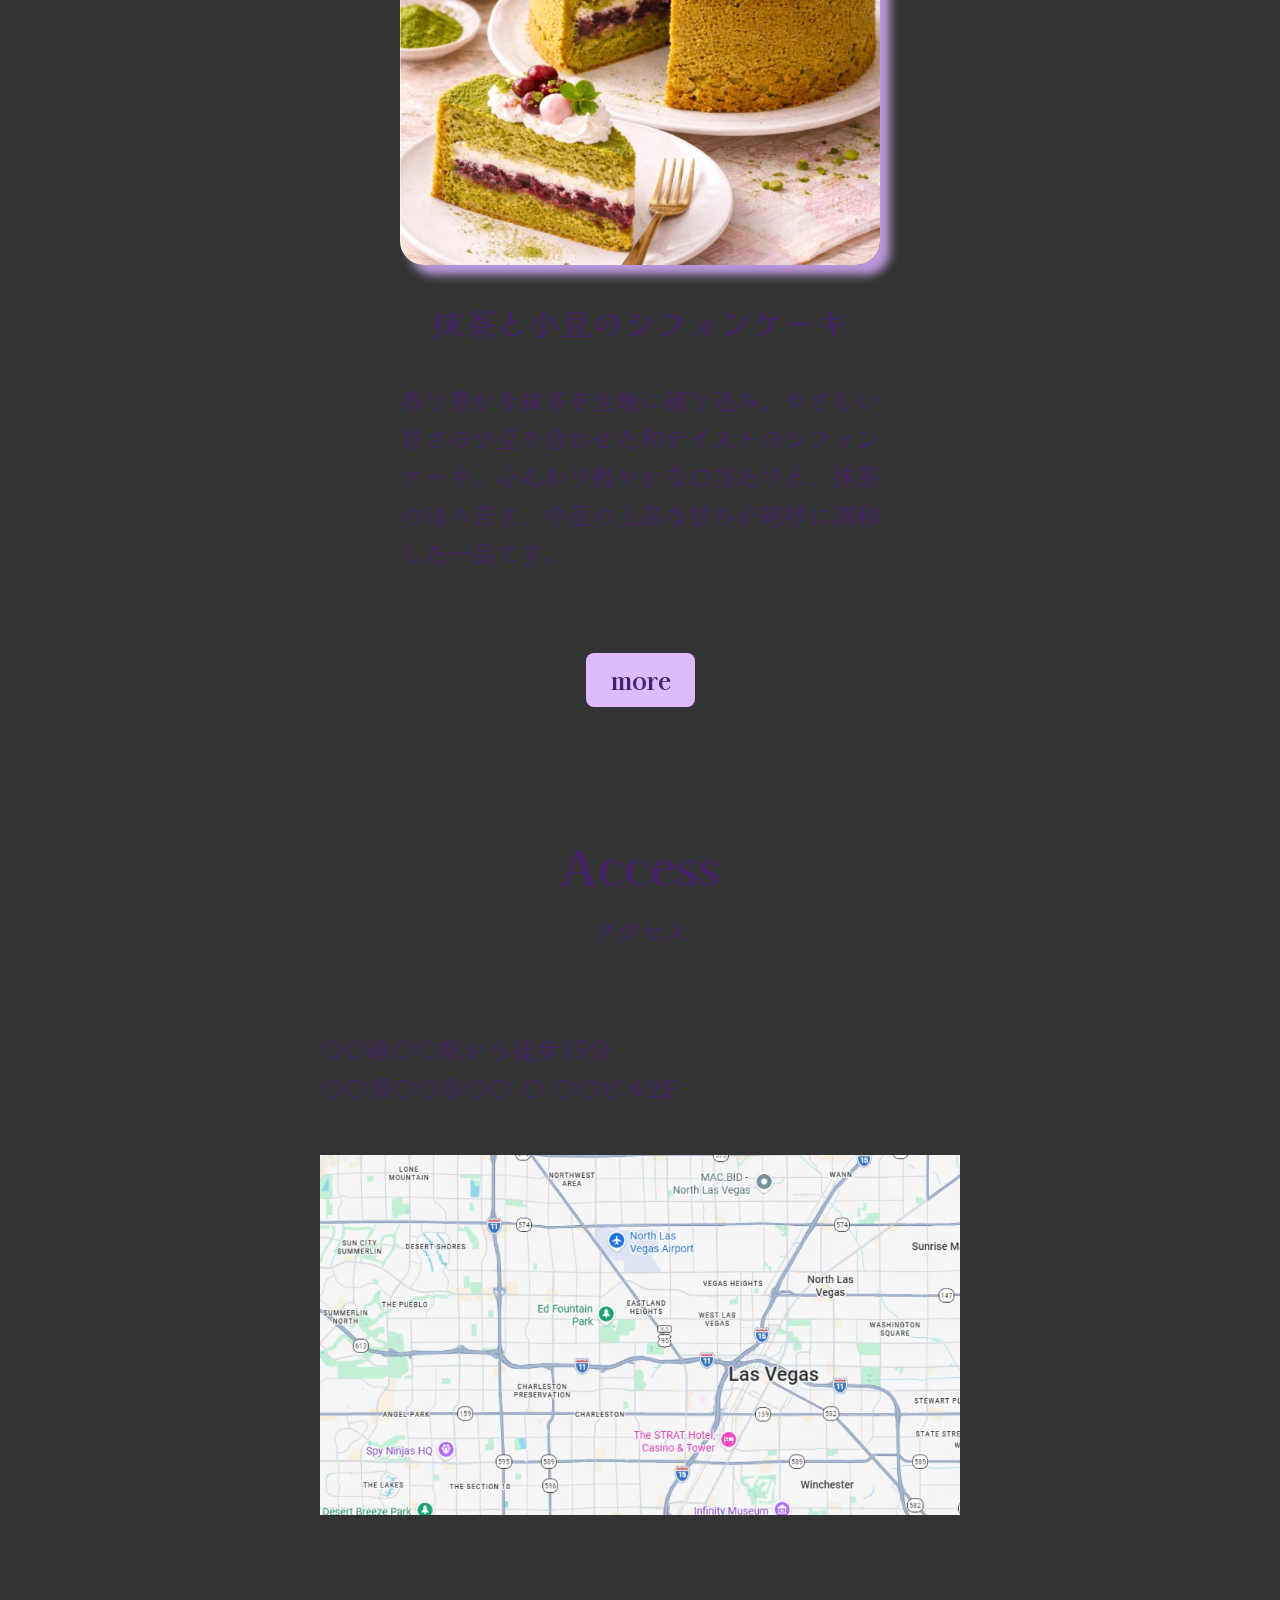
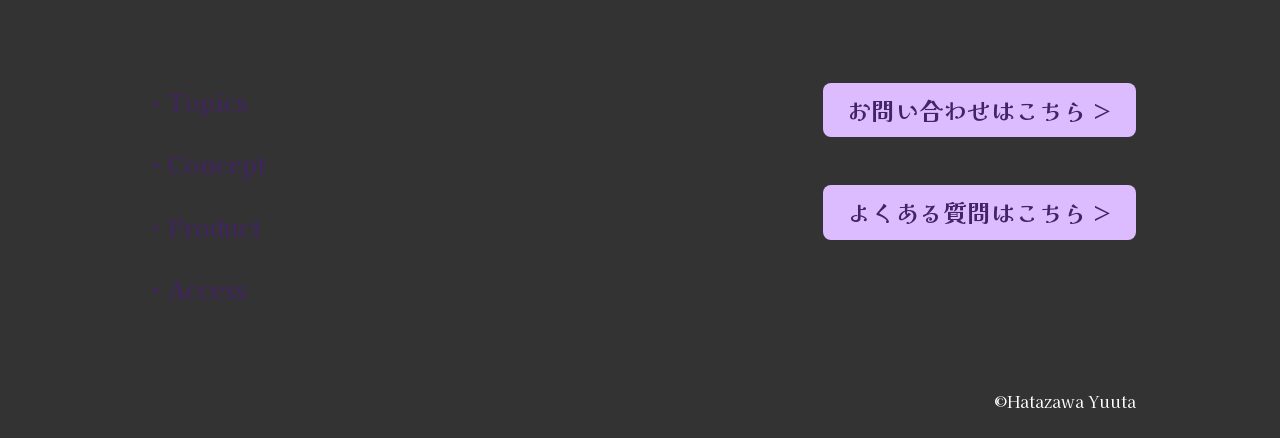
==== commit d0e591ff: "Add files via upload" ====
--- a/puffine/index.html
+++ b/puffine/index.html
@@ -83,7 +83,7 @@
               <p class="topics_date">2026.02.02</p>
               <p class="topics_title">新フレーバー「イチゴミルク」発売開始！</p>
               <p class="topics_txt">
-                冬が旬のイチゴをふんだんに使いました。冬が旬のイチゴをふんだんに使いました。冬が旬のイチゴをふんだんに使いました。冬が旬のイチゴをふんだんに使いました。冬が旬のイチゴをふんだんに使いました。
+                甘酸っぱいいちごと、やさしいミルクの風味を組み合わせた季節限定フレーバーが新登場。ふんわりとした甘さと華やかな香りが広がる、この季節だけの特別な味わいをぜひお楽しみください。
               </p>
             </section>
             <section class="topics_01">
@@ -105,7 +105,7 @@
                 雑誌「月刊おいしいスイーツ２月号」に掲載されました！
               </p>
               <p class="topics_txt">
-                雑誌「月刊おいしいスイーツ２月号」に掲載されました！雑誌「月刊おいしいスイーツ２月号」に掲載されました！雑誌「月刊おいしいスイーツ２月号」に掲載されました！雑誌「月刊おいしいスイーツ２月号」に掲載されました！
+                当店の人気商品やお店づくりへのこだわりを、「月刊おいしいスイーツ2月号」にご紹介いただきました。ご来店の際は、誌面で紹介されたスイーツもぜひご賞味ください。
               </p>
             </section>
           </div>
@@ -149,14 +149,14 @@
             <img src="img/product01.webp" alt="" data-aos="fade-up" />
             <p class="product_title">ゆめかわパステルマカロン</p>
             <p class="product_txt">
-              ゆめかわパステルマカロンゆめかわパステルマカロンゆめかわパステルマカロンゆめかわパステルマカロンゆめかわパステルマカロンゆめかわパステルマカロン
+              ふんわりとしたパステルカラーが目を引く、見た目もかわいらしいマカロンです。外はさっくり、中はしっとりとした食感に仕上げ、やさしい甘さのクリームをサンドしました。贈り物やティータイムにもおすすめです。
             </p>
           </section>
           <section class="product_inner">
             <img src="img/product02.webp" alt="" data-aos="fade-up" />
             <p class="product_title">抹茶と小豆のシフォンケーキ</p>
             <p class="product_txt">
-              抹茶と小豆のシフォンケーキ抹茶と小豆のシフォンケーキ抹茶と小豆のシフォンケーキ抹茶と小豆のシフォンケーキ抹茶と小豆のシフォンケーキ抹茶と小豆のシフォンケーキ抹茶と小豆のシフォンケーキ
+              香り豊かな抹茶を生地に練り込み、やさしい甘さの小豆を合わせた和テイストのシフォンケーキ。ふんわり軽やかな口当たりと、抹茶のほろ苦さ、小豆の上品な甘みが絶妙に調和した一品です。
             </p>
           </section>
           <div class="button_outer"><span class="button_01">more</span></div>
--- a/puffine/css/style.css
+++ b/puffine/css/style.css
@@ -701,6 +701,7 @@
   background: #fdfd;
   margin-top: 64px;
   font-weight: 700;
+  z-index: 2;
 }
 
 .spmenu li {
